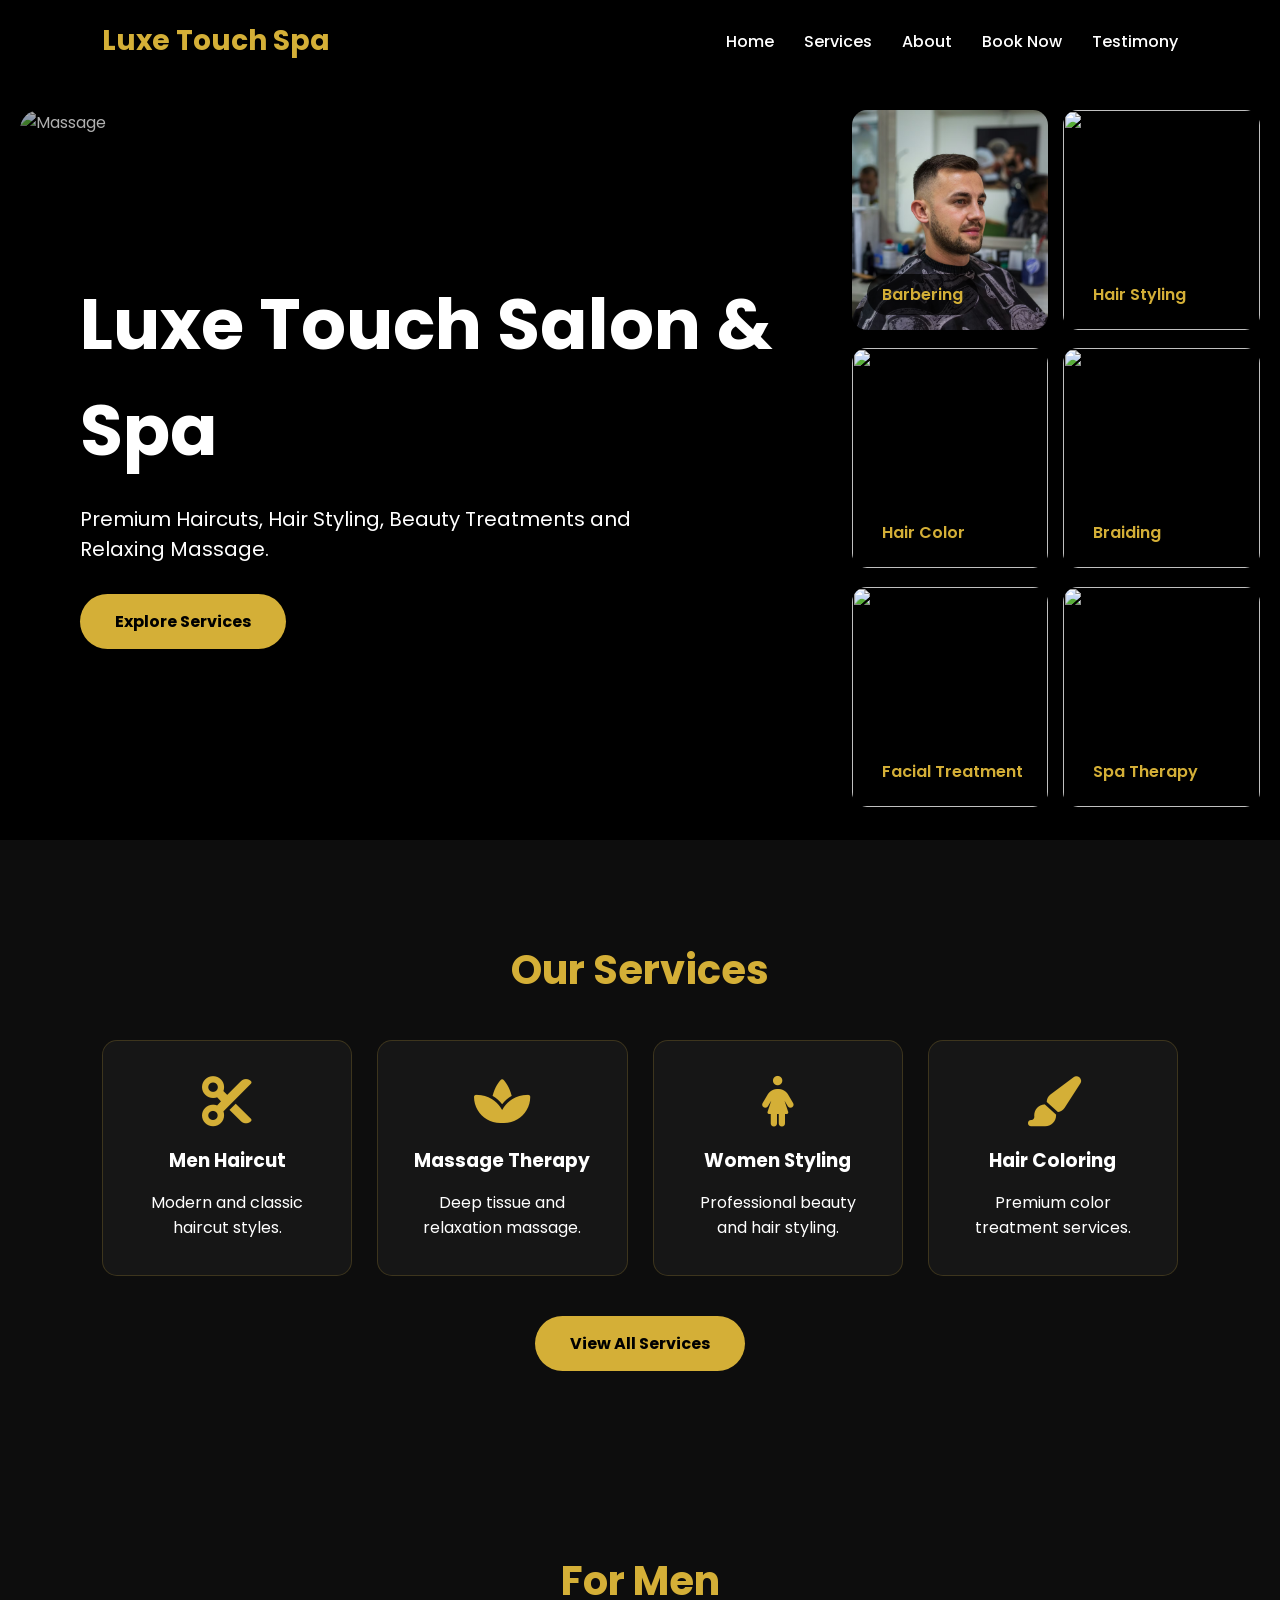
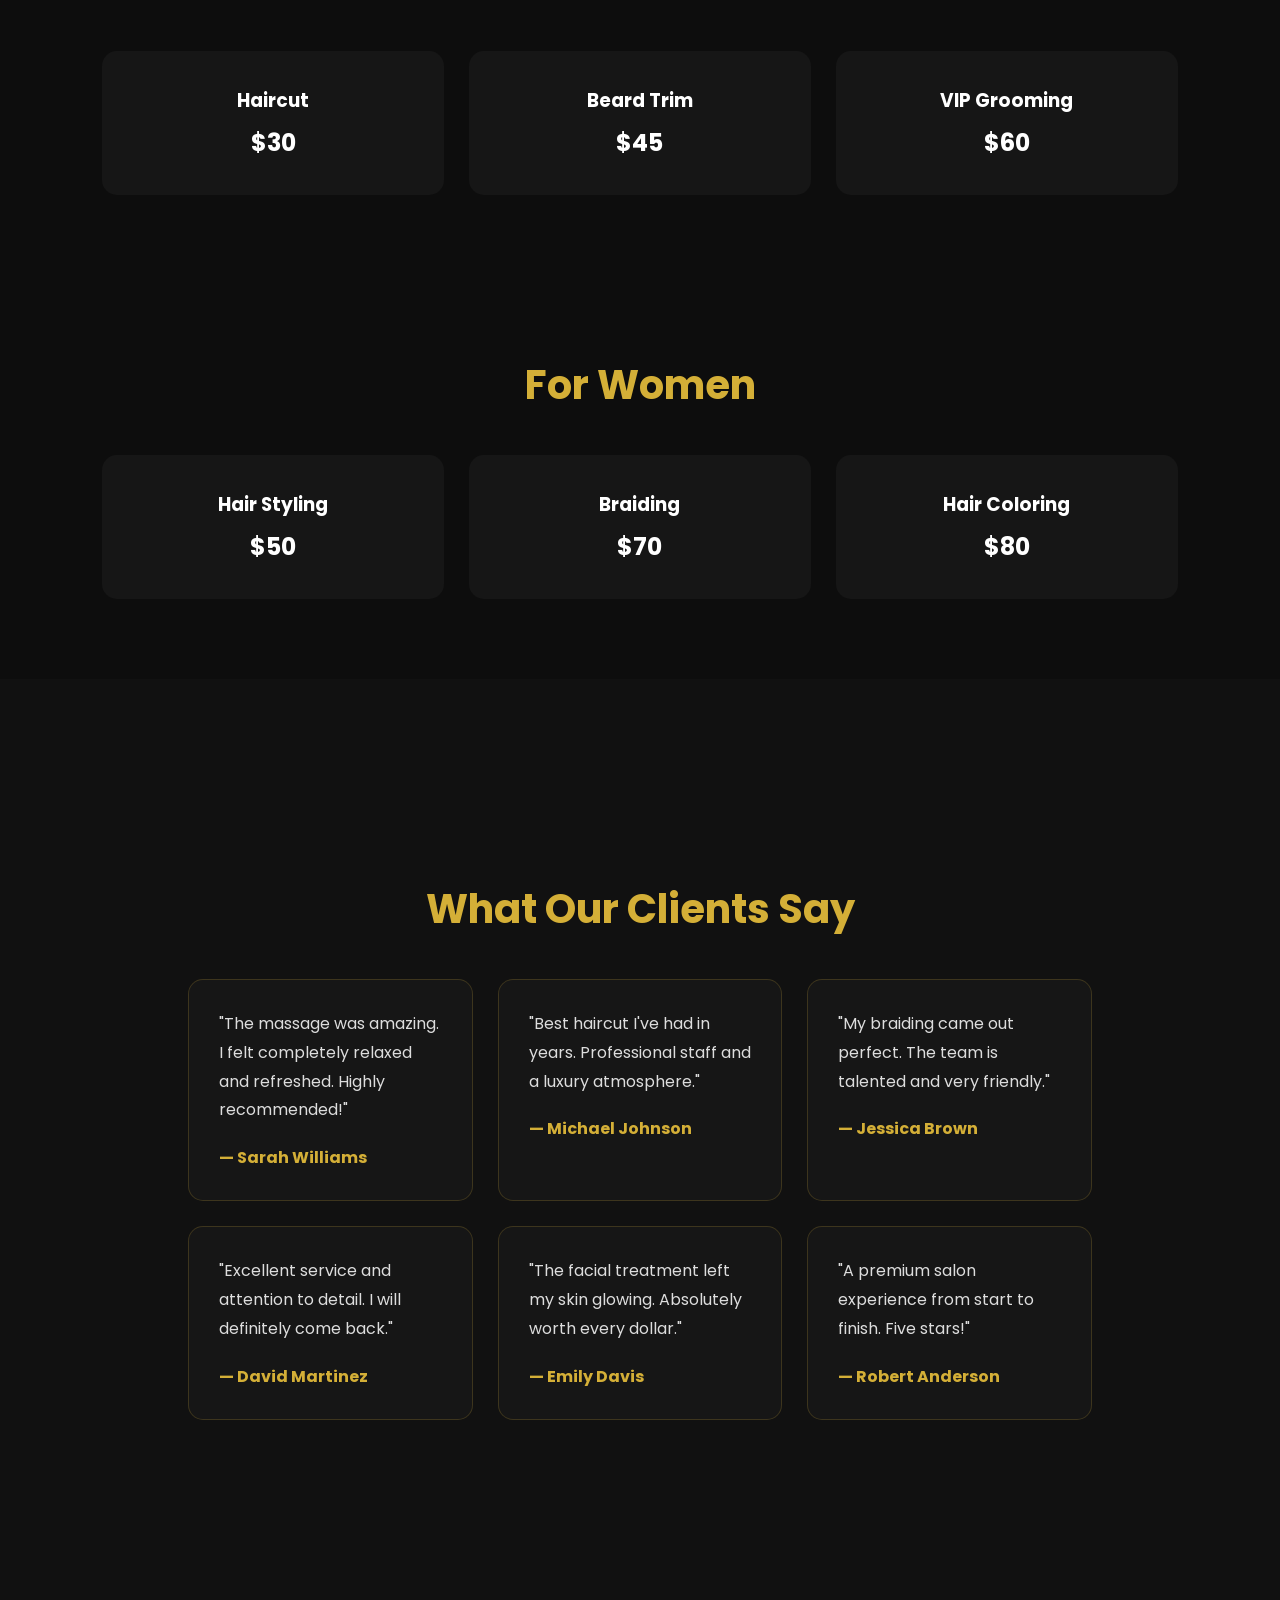
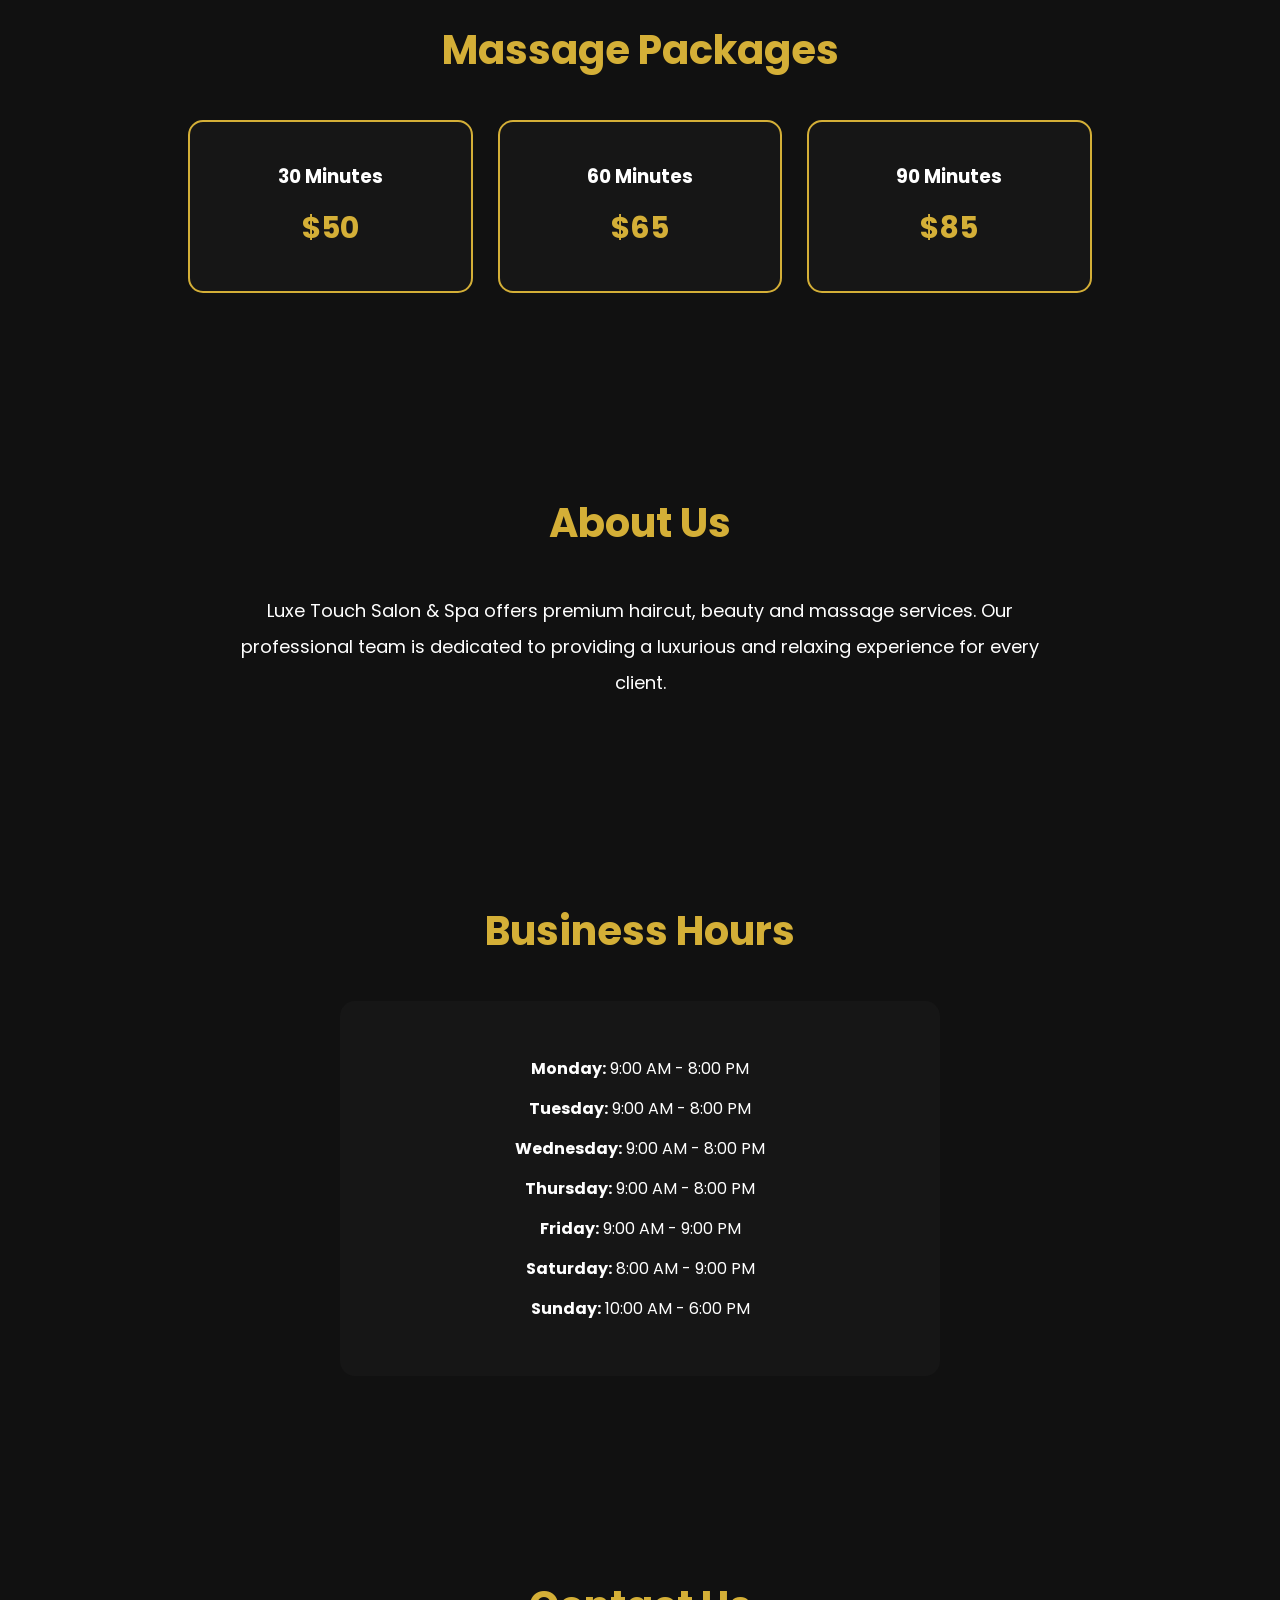
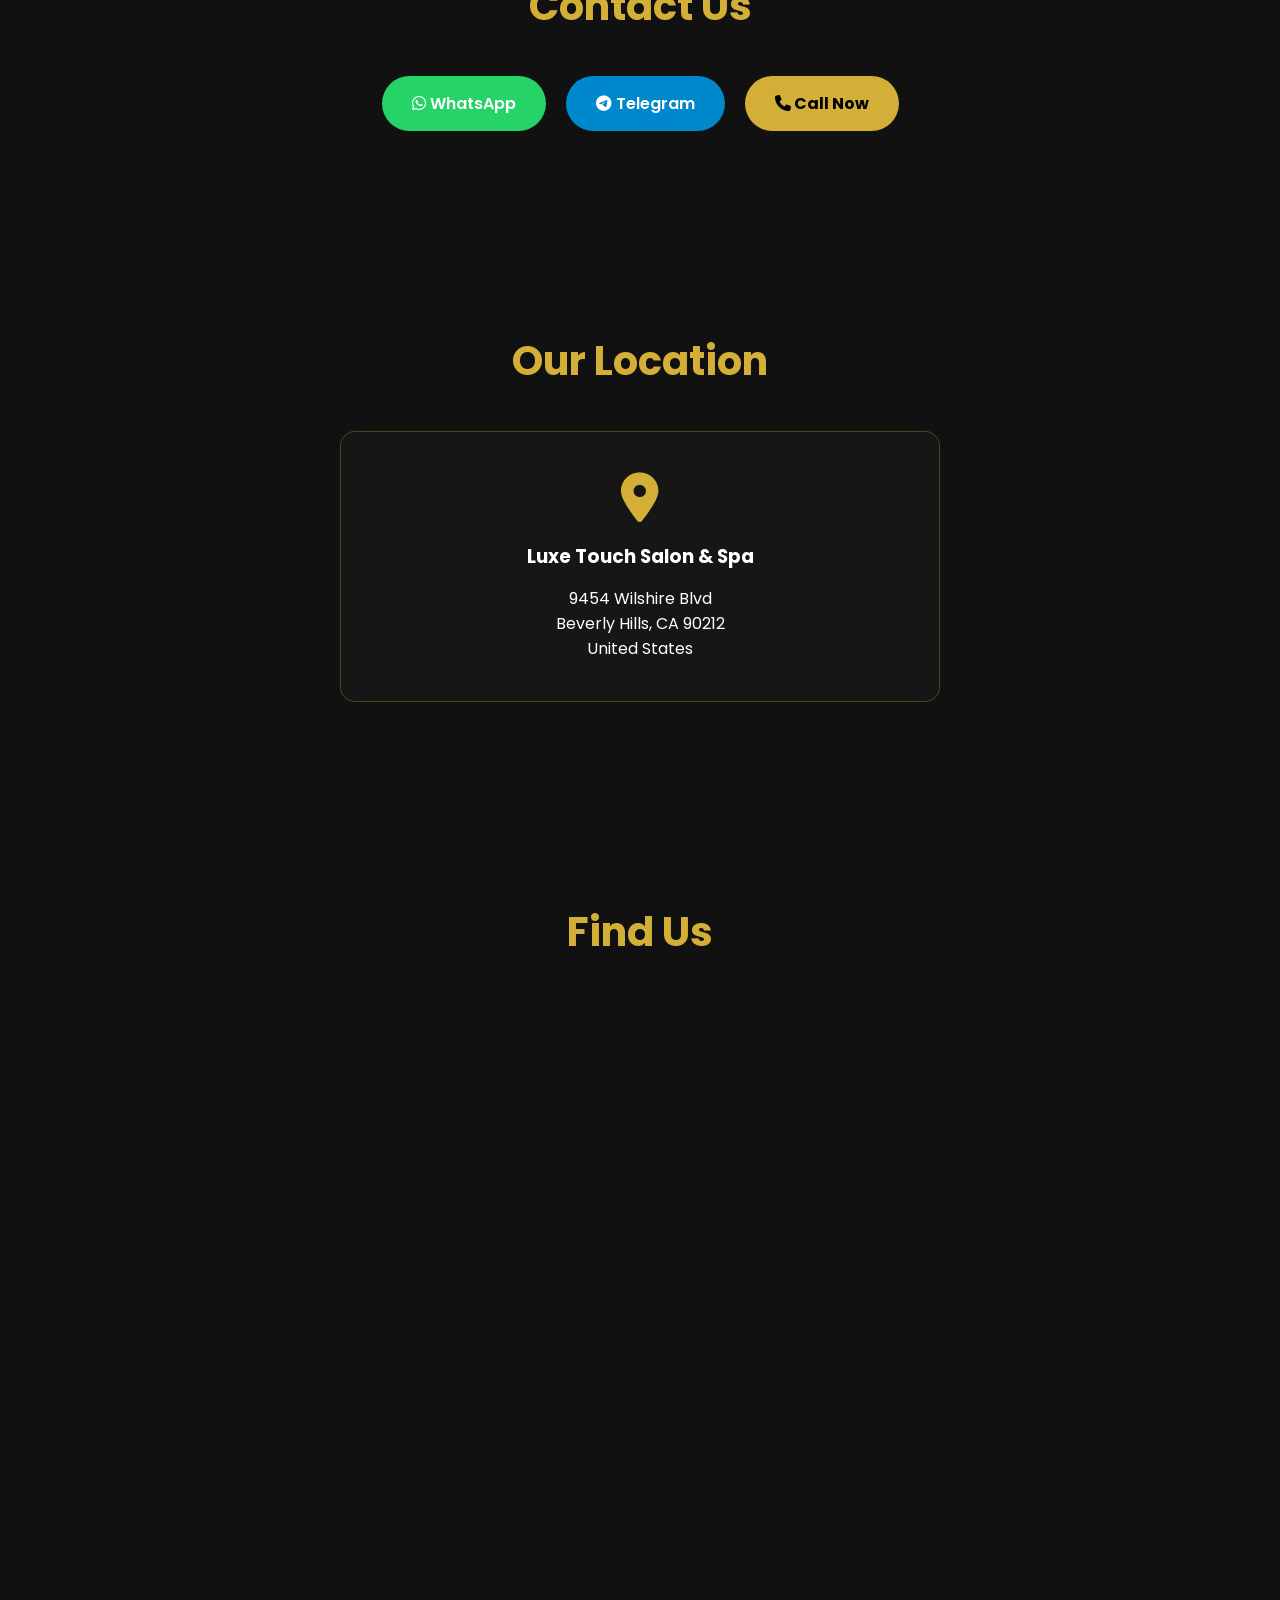
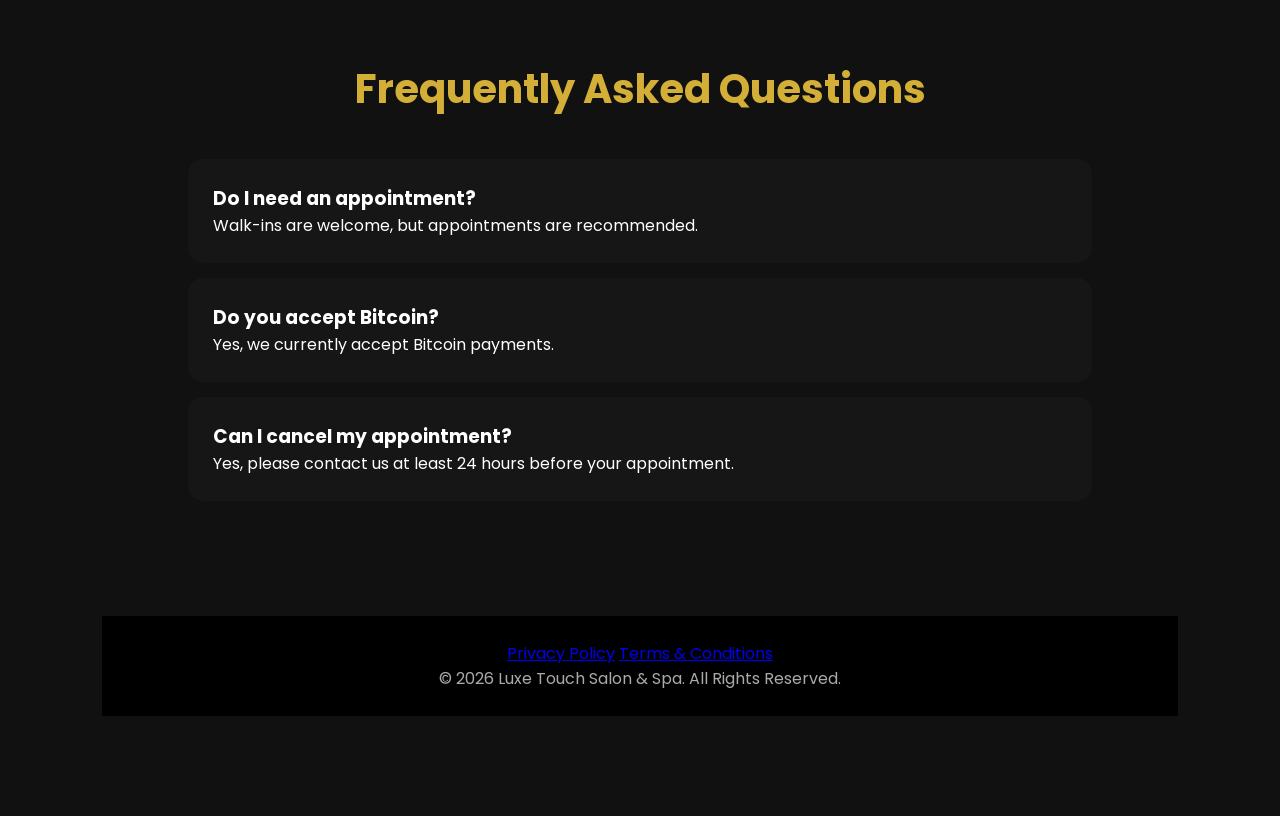
==== index.html @ c0370b35 "Add files via upload" ====
<!DOCTYPE html>
<html lang="en">
<head>
<meta charset="UTF-8">
<meta name="viewport" content="width=device-width, initial-scale=1.0">
<title>Luxe Touch Salon & Spa</title>

<link rel="stylesheet" href="style.css">
<link rel="icon" type="image/jpeg" href="image/image1.jpg">

<link rel="stylesheet"
href="https://cdnjs.cloudflare.com/ajax/libs/font-awesome/6.5.1/css/all.min.css">

<meta name="description"
content="Luxury salon and spa offering haircuts, braiding, massage therapy, facial treatments and beauty services for men and women.">

<meta name="keywords"
content="salon, spa, massage, barber, braiding, hair styling, beauty salon, facial treatment">

<meta name="author"
content="Luxe Touch Salon & Spa">

</head>
<body>

<!-- HEADER -->

<header>

<div class="logo">
    Luxe Touch Spa
</div>

<nav>

<ul>
<li><a href="index.html">Home</a></li>
<li><a href="services.html">Services</a></li>
<li><a href="#about">About</a></li>
<li><a href="booking.html">Book Now</a></li>
<li><a href="#testimonials">Testimony</a></li>
</ul>

</nav>

<div class="menu-btn">
<i class="fas fa-bars"></i>
</div>

</header>

<!-- HERO -->

<!-- HERO LUXURY GRID -->

<section class="luxury-hero">

<div class="hero-left">

<img src="https://images.unsplash.com/photo-1544161515-4ab6ce6db874?w=1200" alt="Massage">

<div class="hero-overlay">

<h1>Luxe Touch Salon & Spa</h1>

<p>
Premium Haircuts, Hair Styling,
Beauty Treatments and Relaxing Massage.
</p>

<a href="services.html" class="btn">
Explore Services
</a>

</div>

</div>

<div class="hero-right">

<div class="small-card">

<img src="image/image1.jpg">
<span>Barbering</span>
</div>

<div class="small-card">
<img src="https://images.unsplash.com/photo-1562322140-8baeececf3df?w=800">
<span>Hair Styling</span>
</div>

<div class="small-card">
<img src="https://images.unsplash.com/photo-1524504388940-b1c1722653e1?w=800">
<span>Hair Color</span>
</div>

<div class="small-card">
<img src="https://images.unsplash.com/photo-1517841905240-472988babdf9?w=800">
<span>Braiding</span>
</div>

<div class="small-card">
<img src="https://images.unsplash.com/photo-1487412947147-5cebf100ffc2?w=800">
<span>Facial Treatment</span>
</div>

<div class="small-card">
<img src="https://images.unsplash.com/photo-1515377905703-c4788e51af15?w=800">
<span>Spa Therapy</span>
</div>

</div>

</section>

<!-- SERVICES -->

<section class="services" id="services">

<h2>Our Services</h2>

<div class="service-grid">

<div class="card">
<i class="fas fa-cut"></i>
<h3>Men Haircut</h3>
<p>Modern and classic haircut styles.</p>
</div>

<div class="card">
<i class="fas fa-spa"></i>
<h3>Massage Therapy</h3>
<p>Deep tissue and relaxation massage.</p>
</div>

<div class="card">
<i class="fas fa-female"></i>
<h3>Women Styling</h3>
<p>Professional beauty and hair styling.</p>
</div>

<div class="card">
<i class="fas fa-paint-brush"></i>
<h3>Hair Coloring</h3>
<p>Premium color treatment services.</p>
</div>

</div>

<div style="text-align:center; margin-top:40px;">
<a href="services.html" class="btn">
View All Services
</a>
</div>

</section>

<!-- MEN SECTION -->

<section class="category">

<h2>For Men</h2>

<div class="category-grid">

<div class="box">
<h3>Haircut</h3>
<p>$30</p>
</div>

<div class="box">
<h3>Beard Trim</h3>
<p>$45</p>
</div>

<div class="box">
<h3>VIP Grooming</h3>
<p>$60</p>
</div>

</div>

</section>

<!-- WOMEN SECTION -->

<section class="category">

<h2>For Women</h2>

<div class="category-grid">

<div class="box">
<h3>Hair Styling</h3>
<p>$50</p>
</div>

<div class="box">
<h3>Braiding</h3>
<p>$70</p>
</div>

<div class="box">
<h3>Hair Coloring</h3>
<p>$80</p>
</div>

</div>

</section>

<!-- TESTIMONIALS -->

<section class="testimonials">
<section class="testimonials" id="testimonials">
<h2>What Our Clients Say</h2>

<div class="testimonial-grid">

<div class="testimonial-card">
<p>
"The massage was amazing. I felt completely relaxed and refreshed. Highly recommended!"
</p>
<h4>— Sarah Williams</h4>
</div>

<div class="testimonial-card">
<p>
"Best haircut I've had in years. Professional staff and a luxury atmosphere."
</p>
<h4>— Michael Johnson</h4>
</div>

<div class="testimonial-card">
<p>
"My braiding came out perfect. The team is talented and very friendly."
</p>
<h4>— Jessica Brown</h4>
</div>

<div class="testimonial-card">
<p>
"Excellent service and attention to detail. I will definitely come back."
</p>
<h4>— David Martinez</h4>
</div>

<div class="testimonial-card">
<p>
"The facial treatment left my skin glowing. Absolutely worth every dollar."
</p>
<h4>— Emily Davis</h4>
</div>

<div class="testimonial-card">
<p>
"A premium salon experience from start to finish. Five stars!"
</p>
<h4>— Robert Anderson</h4>
</div>

</div>

</section>


<!-- MASSAGE -->

<section class="massage">

<h2>Massage Packages</h2>

<div class="massage-grid">

<div class="package">
<h3>30 Minutes</h3>
<p>$50</p>
</div>

<div class="package">
<h3>60 Minutes</h3>
<p>$65</p>
</div>

<div class="package">
<h3>90 Minutes</h3>
<p>$85</p>
</div>

</div>

</section>

<!-- ABOUT -->

<section class="about" id="about">

<h2>About Us</h2>

<p>

Luxe Touch Salon & Spa offers premium
haircut, beauty and massage services.
Our professional team is dedicated to
providing a luxurious and relaxing
experience for every client.

</p>

</section>

<section class="hours">

<h2>Business Hours</h2>

<div class="hours-box">

<p><strong>Monday:</strong> 9:00 AM - 8:00 PM</p>
<p><strong>Tuesday:</strong> 9:00 AM - 8:00 PM</p>
<p><strong>Wednesday:</strong> 9:00 AM - 8:00 PM</p>
<p><strong>Thursday:</strong> 9:00 AM - 8:00 PM</p>
<p><strong>Friday:</strong> 9:00 AM - 9:00 PM</p>
<p><strong>Saturday:</strong> 8:00 AM - 9:00 PM</p>
<p><strong>Sunday:</strong> 10:00 AM - 6:00 PM</p>

</div>

</section>


<!-- CONTACT -->

<section class="contact">

<h2>Contact Us</h2>

<div class="contact-buttons">

<a href="https://wa.me/2347070619761"
class="whatsapp"> <i class="fab fa-whatsapp"></i>
WhatsApp </a>

<a href="https://t.me/alinacantu"
class="telegram"> <i class="fab fa-telegram"></i>
Telegram </a>

<a href="tel:+13187464733" class="call-btn">
<i class="fas fa-phone"></i>
Call Now
</a>

</div>

</section>

<section class="location">

<h2>Our Location</h2>

<div class="location-box">

<i class="fas fa-map-marker-alt"></i>

<h3>Luxe Touch Salon & Spa</h3>

<p>
9454 Wilshire Blvd<br>
Beverly Hills, CA 90212<br>
United States
</p>

</div>

</section>

<section class="map-section">

<h2>Find Us</h2>

<div class="map-container">

<iframe
src="https://www.google.com/maps?q=Beverly+Hills,+California&output=embed"
width="100%"
height="450"
style="border:0;border-radius:15px;"
allowfullscreen=""
loading="lazy">
</iframe>

</div>

</section>


<!-- Frequently  -->
<section class="faq">

<h2>Frequently Asked Questions</h2>

<div class="faq-item">
<h3>Do I need an appointment?</h3>
<p>Walk-ins are welcome, but appointments are recommended.</p>
</div>

<div class="faq-item">
<h3>Do you accept Bitcoin?</h3>
<p>Yes, we currently accept Bitcoin payments.</p>
</div>

<div class="faq-item">
<h3>Can I cancel my appointment?</h3>
<p>Yes, please contact us at least 24 hours before your appointment.</p>
</div>

</section>


<!-- FOOTER -->

<footer>
<a href="privacy.html">Privacy Policy</a>
<a href="terms.html">Terms & Conditions</a>
<p>
© 2026 Luxe Touch Salon & Spa.
All Rights Reserved.
</p>
</footer>

<script src="script.js"></script>

</body>
</html>
---- style.css ----
/* =========================
   GOOGLE FONT
========================= */
@import url('https://fonts.googleapis.com/css2?family=Poppins:wght@300;400;500;600;700;800&display=swap');

*{
    margin:0;
    padding:0;
    box-sizing:border-box;
    font-family:'Poppins', sans-serif;
    scroll-behavior:smooth;
}

body{
    background:#0d0d0d;
    color:#fff;
    overflow-x:hidden;
}

/* =========================
   HEADER
========================= */

header{
    width:100%;
    padding:20px 8%;
    display:flex;
    justify-content:space-between;
    align-items:center;
    position:fixed;
    top:0;
    left:0;
    z-index:1000;
    background:rgba(0,0,0,.9);
    backdrop-filter:blur(10px);
}

.logo{
    font-size:28px;
    font-weight:700;
    color:#d4af37;
}

nav ul{
    display:flex;
    list-style:none;
    gap:30px;
}

nav ul li a{
    text-decoration:none;
    color:white;
    font-weight:500;
    transition:.3s;
}

nav ul li a:hover{
    color:#d4af37;
}

.menu-btn{
    display:none;
    color:white;
    font-size:25px;
    cursor:pointer;
}

/* =========================
   HERO
========================= */

.hero{
    min-height:100vh;
    display:flex;
    align-items:center;
    justify-content:center;
    text-align:center;
    padding:100px 20px;
    background:
    linear-gradient(rgba(0,0,0,.7),
    rgba(0,0,0,.7)),
    url('https://images.unsplash.com/photo-1521590832167-7bcbfaa6381f?q=80&w=1800&auto=format&fit=crop')
    center/cover;
}

.hero-content{
    max-width:800px;
}

.hero h1{
    font-size:60px;
    margin-bottom:20px;
    color:#d4af37;
}

.hero p{
    font-size:20px;
    line-height:1.8;
    margin-bottom:30px;
}

.btn{
    display:inline-block;
    padding:15px 35px;
    background:#d4af37;
    color:#000;
    text-decoration:none;
    font-weight:700;
    border-radius:50px;
    transition:.3s;
}

.btn:hover{
    transform:translateY(-5px);
    background:#f1c94a;
}

/* =========================
   SECTION TITLE
========================= */

section h2{
    text-align:center;
    font-size:40px;
    margin-bottom:40px;
    color:#d4af37;
}

/* =========================
   SERVICES
========================= */

.services{
    padding:100px 8%;
}

.service-grid{
    display:grid;
    grid-template-columns:repeat(auto-fit,minmax(250px,1fr));
    gap:25px;
}

.card{
    background:#161616;
    padding:35px;
    border-radius:15px;
    text-align:center;
    transition:.4s;
    border:1px solid rgba(212,175,55,.2);
}

.card:hover{
    transform:translateY(-10px);
    border-color:#d4af37;
}

.card i{
    font-size:50px;
    color:#d4af37;
    margin-bottom:20px;
}

.card h3{
    margin-bottom:15px;
}

/* =========================
   MEN/WOMEN SECTION
========================= */

.category{
    padding:80px 8%;
}

.category-grid{
    display:grid;
    grid-template-columns:repeat(auto-fit,minmax(250px,1fr));
    gap:25px;
}

.box{
    background:#161616;
    padding:35px;
    border-radius:15px;
    text-align:center;
    transition:.3s;
}

.box:hover{
    background:#d4af37;
    color:#000;
}

.box h3{
    margin-bottom:10px;
}

.box p{
    font-size:24px;
    font-weight:700;
}

/* =========================
   MASSAGE
========================= */

.massage{
    padding:100px 8%;
}

.massage-grid{
    display:grid;
    grid-template-columns:repeat(auto-fit,minmax(250px,1fr));
    gap:25px;
}

.package{
    background:#161616;
    padding:40px;
    text-align:center;
    border-radius:15px;
    border:2px solid #d4af37;
}

.package h3{
    margin-bottom:15px;
}

.package p{
    font-size:30px;
    font-weight:bold;
    color:#d4af37;
}

/* =========================
   ABOUT
========================= */

.about{
    padding:100px 10%;
    text-align:center;
}

.about p{
    max-width:800px;
    margin:auto;
    line-height:2;
    font-size:18px;
}

/* =========================
   CONTACT
========================= */

.contact{
    padding:100px 8%;
    text-align:center;
}

.contact-buttons{
    display:flex;
    justify-content:center;
    gap:20px;
    flex-wrap:wrap;
}

.whatsapp,
.telegram{
    text-decoration:none;
    padding:15px 30px;
    border-radius:50px;
    color:white;
    font-weight:600;
    transition:.3s;
}

.whatsapp{
    background:#25D366;
}

.telegram{
    background:#0088cc;
}

.whatsapp:hover,
.telegram:hover{
    transform:translateY(-5px);
}

/* =========================
   FOOTER
========================= */

footer{
    padding:25px;
    text-align:center;
    background:#000;
    color:#aaa;
}

/* =========================
   FLOATING WHATSAPP
========================= */

.floating-whatsapp{
    position:fixed;
    bottom:20px;
    right:20px;
    width:60px;
    height:60px;
    background:#25D366;
    border-radius:50%;
    display:flex;
    align-items:center;
    justify-content:center;
    font-size:28px;
    color:white;
    text-decoration:none;
    box-shadow:0 5px 15px rgba(0,0,0,.4);
    z-index:999;
}

/* =========================
   SCROLLBAR
========================= */

::-webkit-scrollbar{
    width:8px;
}

::-webkit-scrollbar-thumb{
    background:#d4af37;
    border-radius:20px;
}

::-webkit-scrollbar-track{
    background:#111;
}

/* =========================
   MOBILE
========================= */

@media(max-width:768px){

    .hero h1{
        font-size:38px;
    }

    .hero p{
        font-size:16px;
    }

    .menu-btn{
        display:block;
        z-index:1002;
    }

    nav{
        position:fixed;
        top:0;
        right:-280px;
        width:280px;
        height:100vh;
        background:#111;
        transition:.4s;
        padding-top:100px;
        z-index:1001;
    }

    nav.show-menu{
        right:0;
    }

    nav ul{
        display:flex;
        flex-direction:column;
        gap:25px;
        text-align:center;
    }

    section h2{
        font-size:30px;
    }

    .contact-buttons{
        flex-direction:column;
        align-items:center;
    }

}

/* =========================
LUXURY HERO GRID
========================= */

.luxury-hero{
display:grid;
grid-template-columns:2fr 1fr;
gap:15px;
padding:110px 20px 30px;
background:#000;
}

.hero-left{
position:relative;
height:700px;
overflow:hidden;
border-radius:20px;
}

.hero-left img{
width:100%;
height:100%;
object-fit:cover;
}

.hero-overlay{
position:absolute;
inset:0;
background:linear-gradient(
rgba(0,0,0,.3),
rgba(0,0,0,.8)
);
display:flex;
flex-direction:column;
justify-content:center;
align-items:flex-start;
padding:60px;
}

.hero-overlay h1{
font-size:70px;
color:#fff;
margin-bottom:20px;
}

.hero-overlay p{
font-size:20px;
max-width:600px;
margin-bottom:30px;
}

.hero-right{
display:grid;
grid-template-columns:1fr 1fr;
gap:15px;
}

.small-card{
position:relative;
height:220px;
overflow:hidden;
border-radius:15px;
}

.small-card img{
width:100%;
height:100%;
object-fit:cover;
transition:.5s;
}

.small-card:hover img{
transform:scale(1.1);
}

.small-card span{
position:absolute;
bottom:15px;
left:15px;
background:rgba(0,0,0,.7);
color:#d4af37;
padding:8px 15px;
border-radius:30px;
font-weight:600;
}

@media(max-width:768px){

.luxury-hero{
grid-template-columns:1fr;
}

.hero-left{
height:500px;
}

.hero-overlay h1{
font-size:40px;
}

.hero-overlay{
padding:30px;
}

.hero-right{
grid-template-columns:1fr 1fr;
}

.small-card{
height:160px;
}

}

.location{
    padding:100px 8%;
    text-align:center;
}

.location-box{
    max-width:600px;
    margin:auto;
    background:#161616;
    padding:40px;
    border-radius:15px;
    border:1px solid rgba(212,175,55,.3);
}

.location-box i{
    font-size:50px;
    color:#d4af37;
    margin-bottom:20px;
}

.location-box h3{
    margin-bottom:15px;
}



/* =========================
TESTIMONIALS
========================= */

.testimonials{
padding:100px 8%;
background:#111;
}

.testimonial-grid{
display:grid;
grid-template-columns:repeat(auto-fit,minmax(280px,1fr));
gap:25px;
}

.testimonial-card{
background:#161616;
padding:30px;
border-radius:15px;
border:1px solid rgba(212,175,55,.2);
transition:.3s;
}

.testimonial-card:hover{
transform:translateY(-8px);
border-color:#d4af37;
}

.testimonial-card p{
line-height:1.8;
margin-bottom:20px;
color:#ddd;
}

.testimonial-card h4{
color:#d4af37;
}

@media(max-width:768px){

.testimonials{
padding:70px 20px;
}

}

.hours{
padding:100px 8%;
text-align:center;
}

.hours-box{
max-width:600px;
margin:auto;
background:#161616;
padding:40px;
border-radius:15px;
}

.hours-box p{
margin:15px 0;
}

.call-btn{
    background:#d4af37;
    color:#000;
    text-decoration:none;
    padding:15px 30px;
    border-radius:50px;
    font-weight:700;
}

.map-section{
    padding:100px 8%;
}

.map-container{
    max-width:1000px;
    margin:auto;
}

.faq{
    padding:100px 8%;
}

.faq-item{
    background:#161616;
    padding:25px;
    margin-bottom:15px;
    border-radius:15px;
}
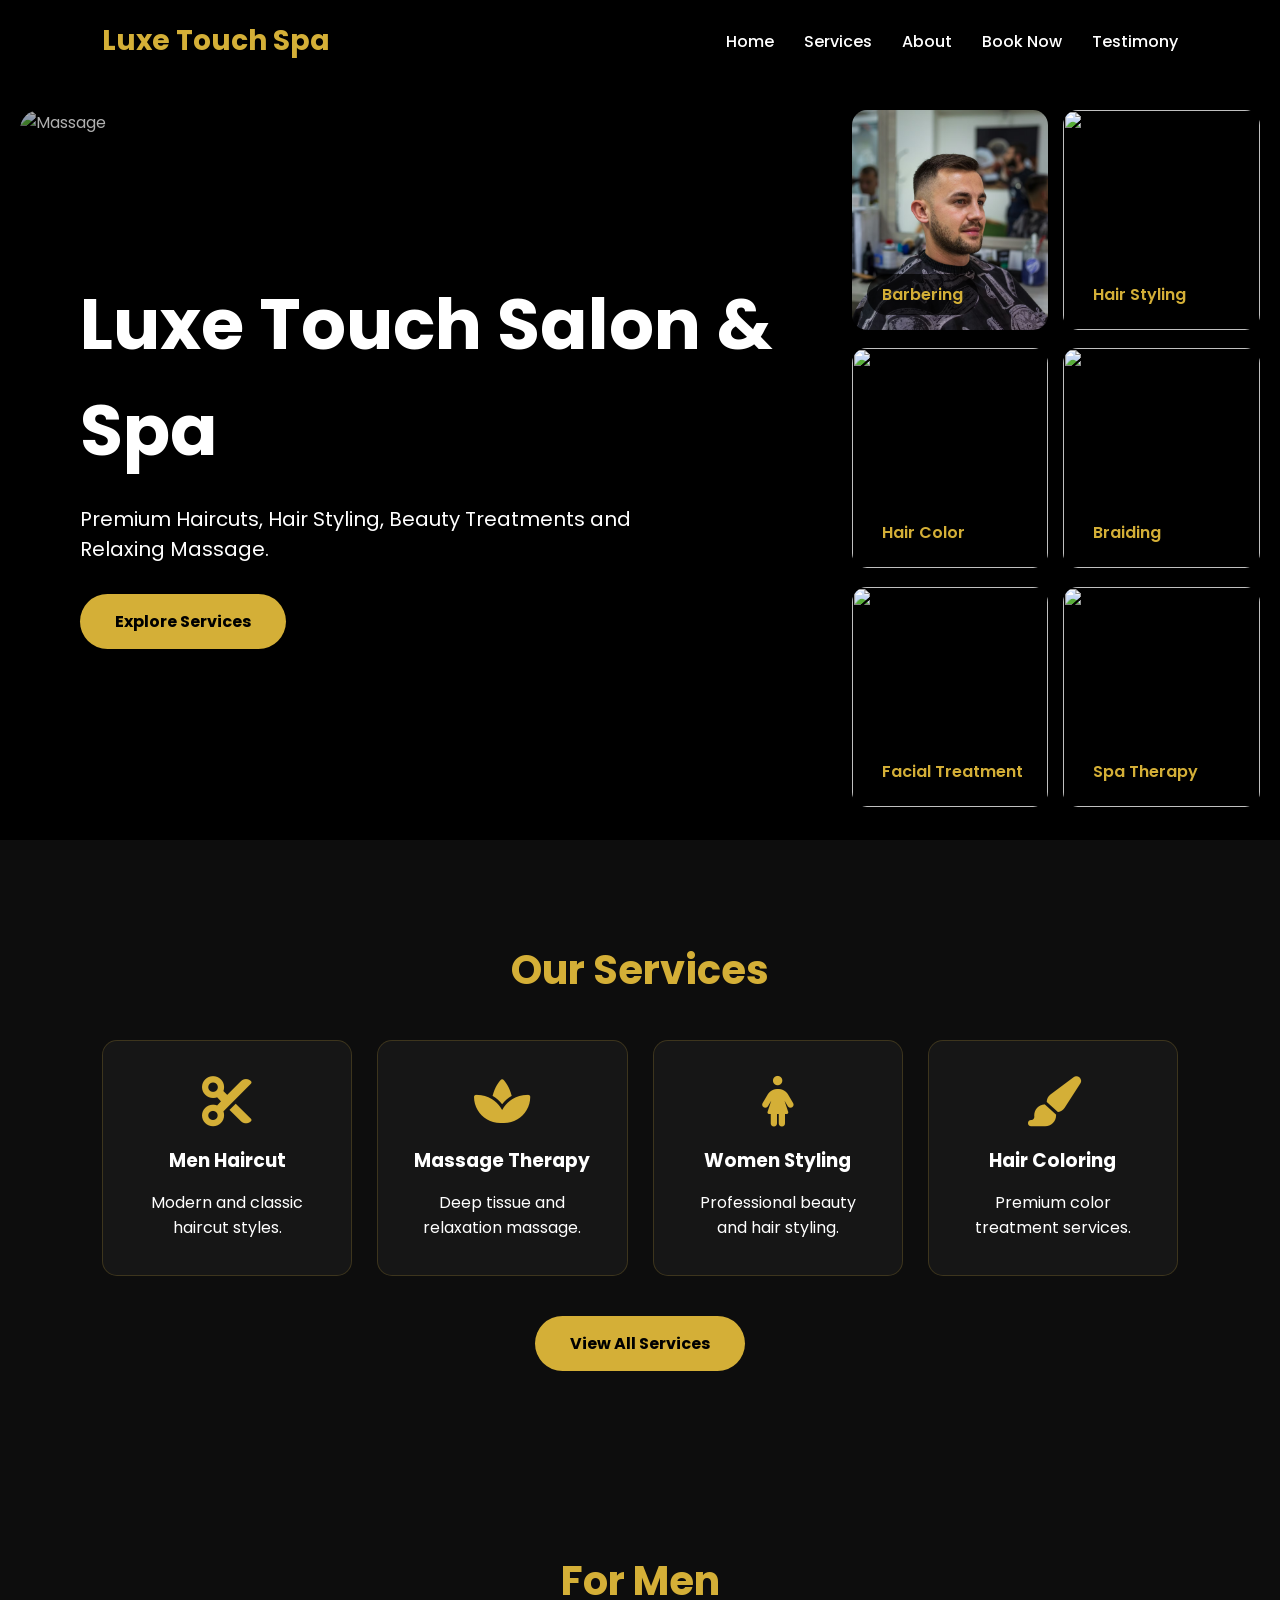
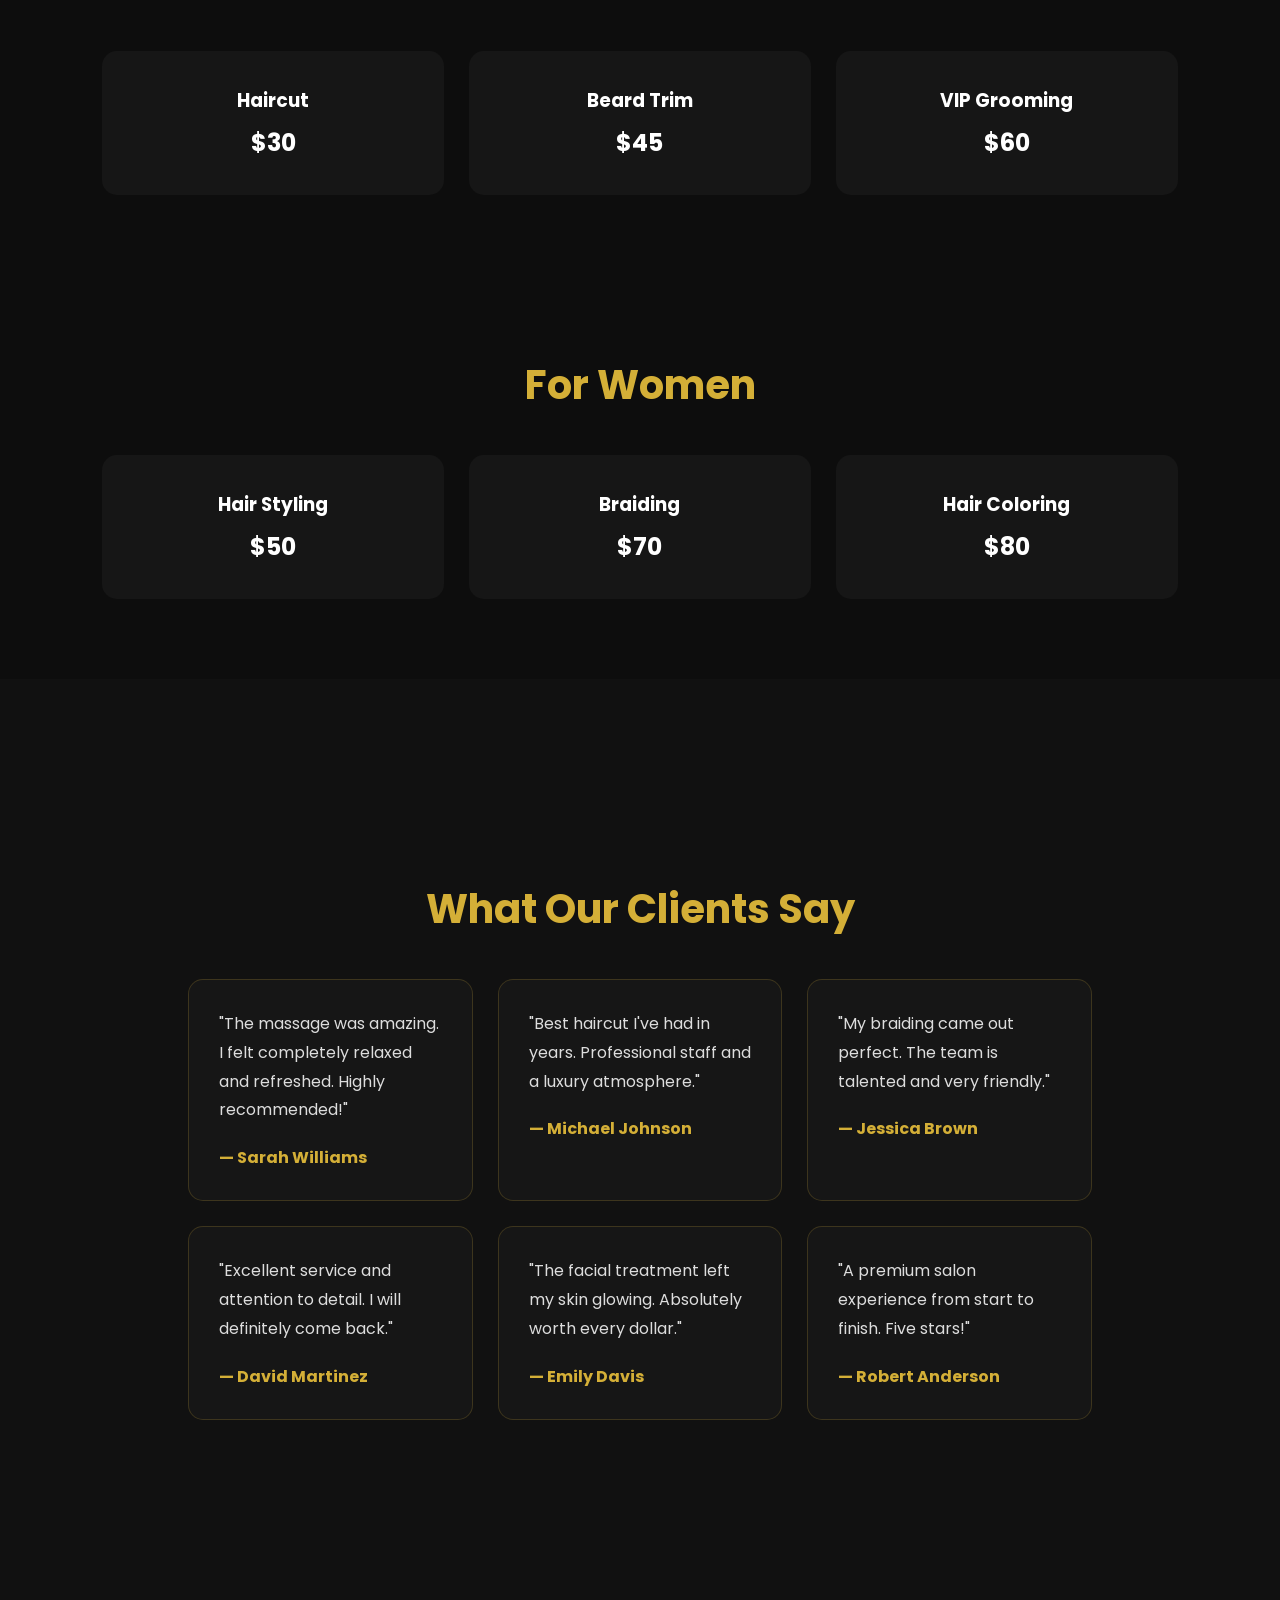
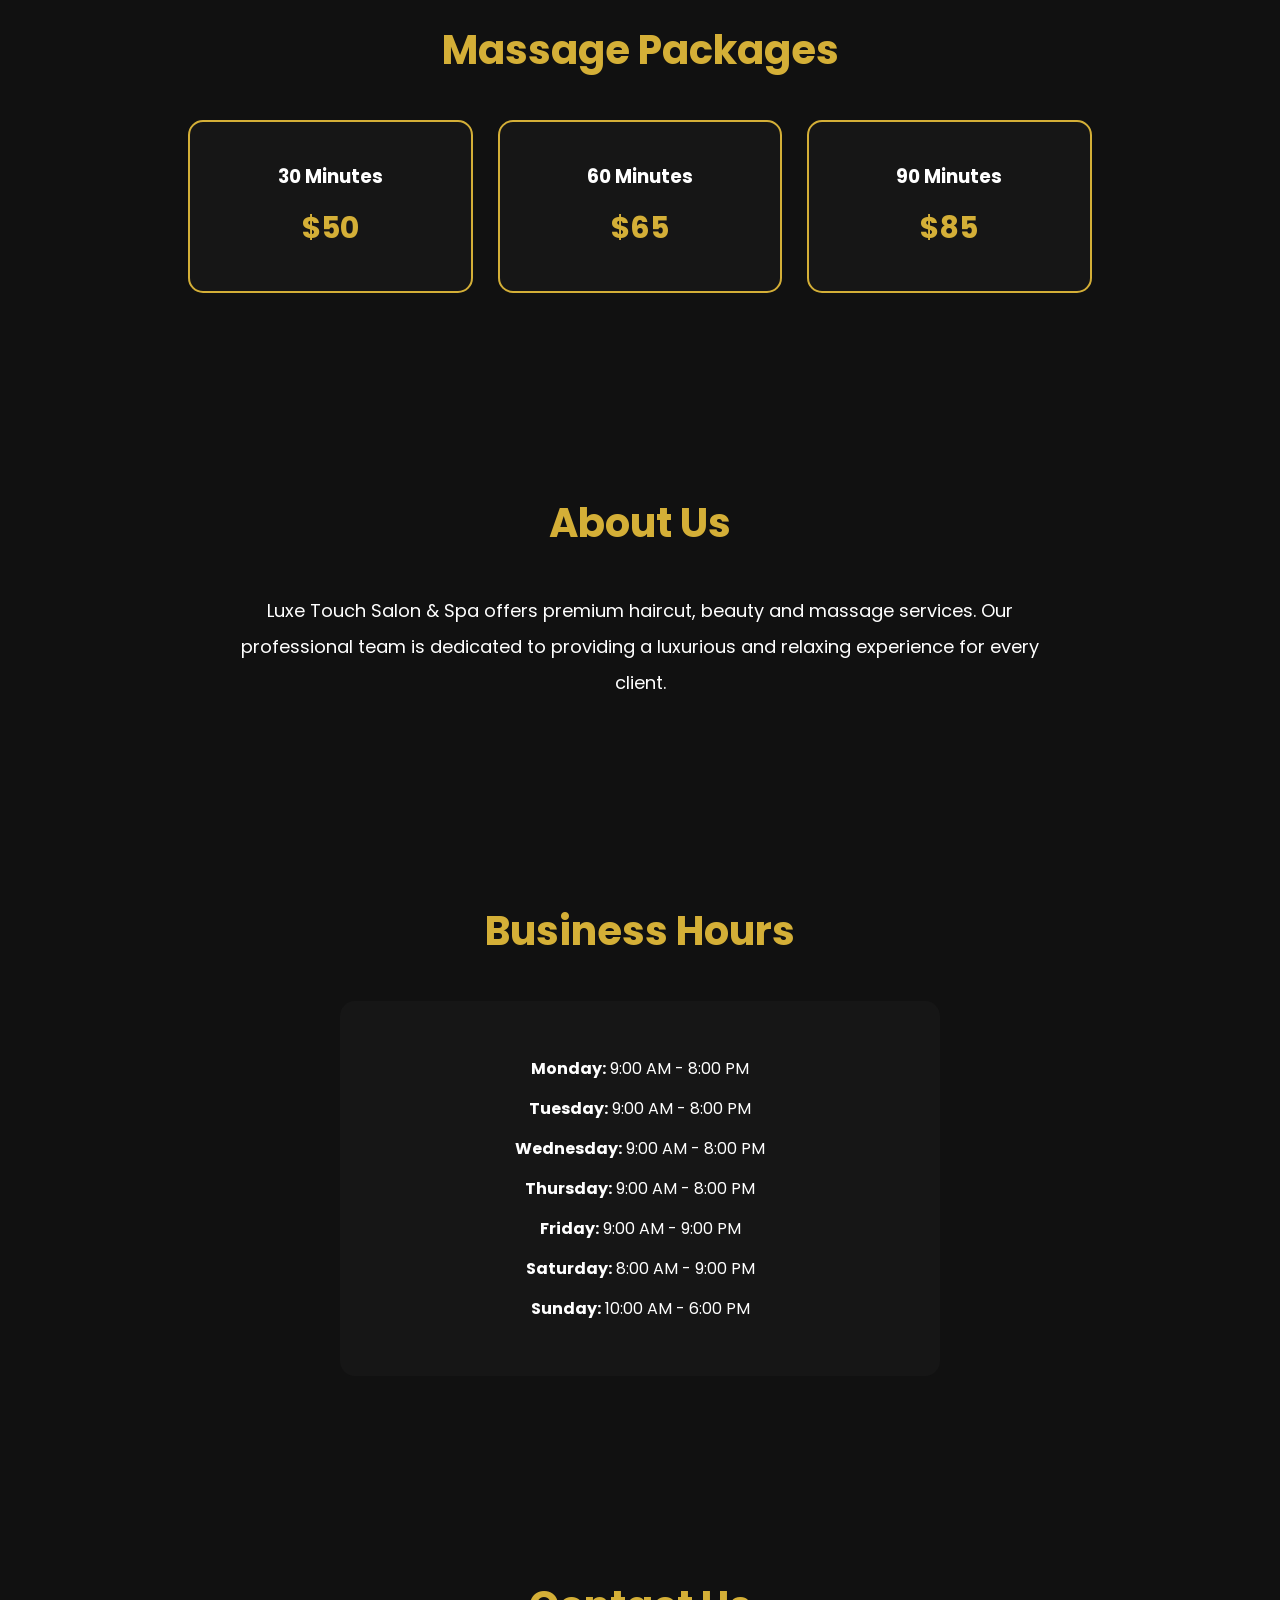
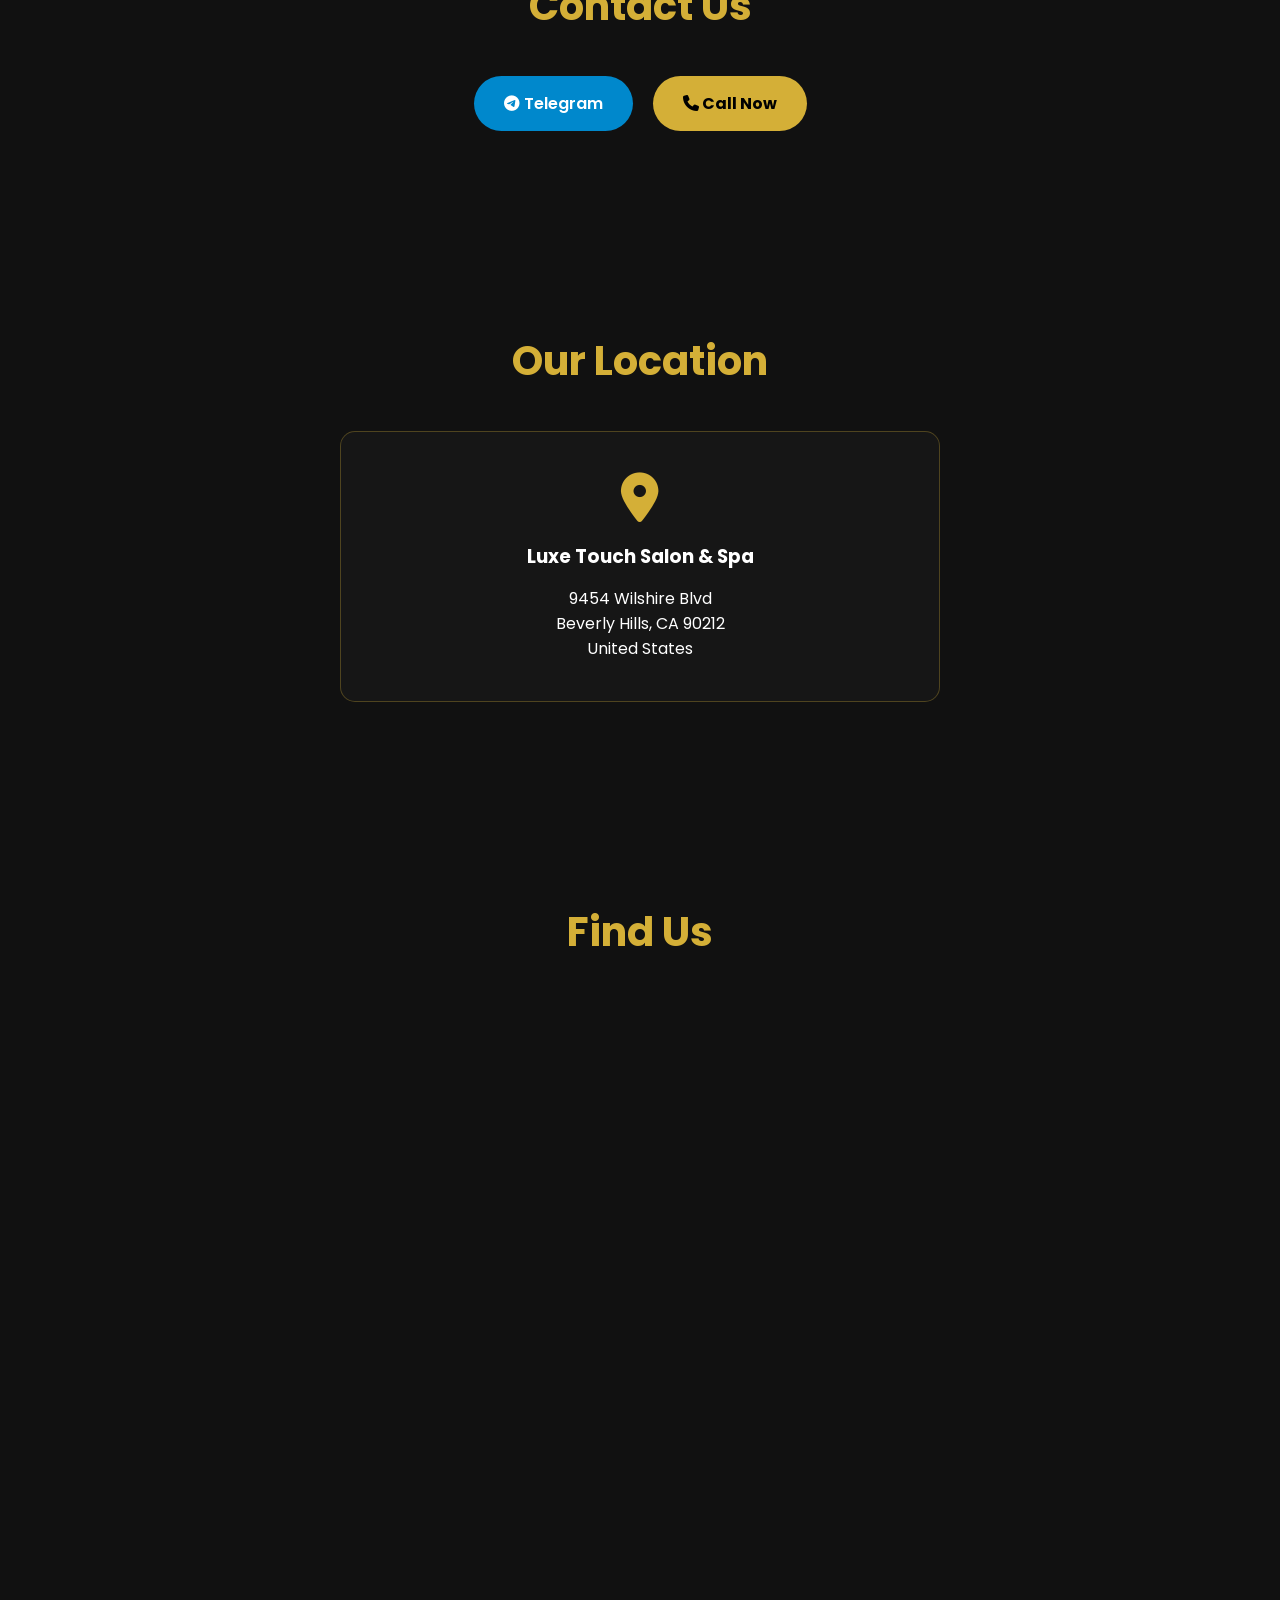
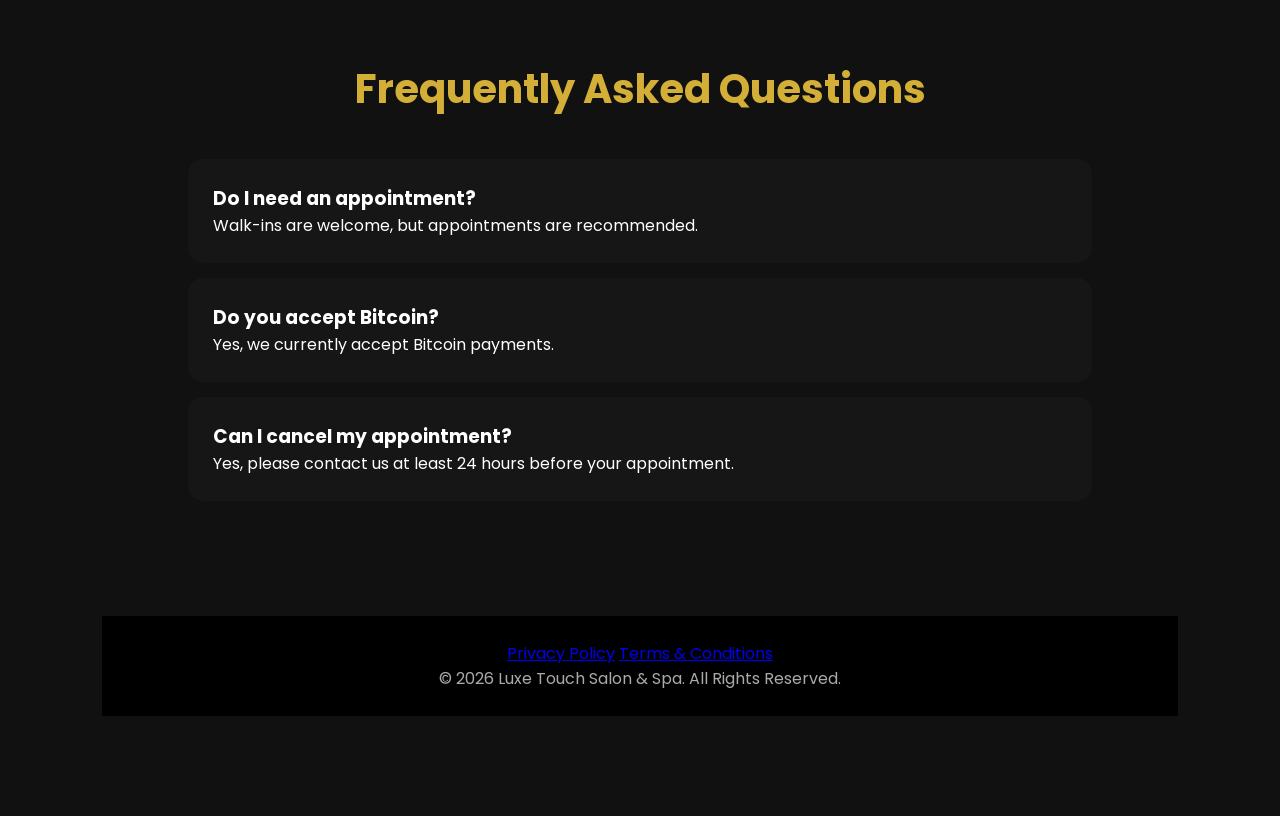
==== commit fb2135aa: "Update index.html" ====
--- a/index.html
+++ b/index.html
@@ -336,11 +336,11 @@
 
 <div class="contact-buttons">
 
-<a href="https://wa.me/2347070619761"
-class="whatsapp"> <i class="fab fa-whatsapp"></i>
-WhatsApp </a>
-
-<a href="https://t.me/alinacantu"
+<!-- <a href="https://wa.me/2347070619761" -->
+<!-- class="whatsapp"> <i class="fab fa-whatsapp"></i> -->
+<!-- WhatsApp </a> -->
+
+<a href="https://t.me/luxespamassage"
 class="telegram"> <i class="fab fa-telegram"></i>
 Telegram </a>
 
